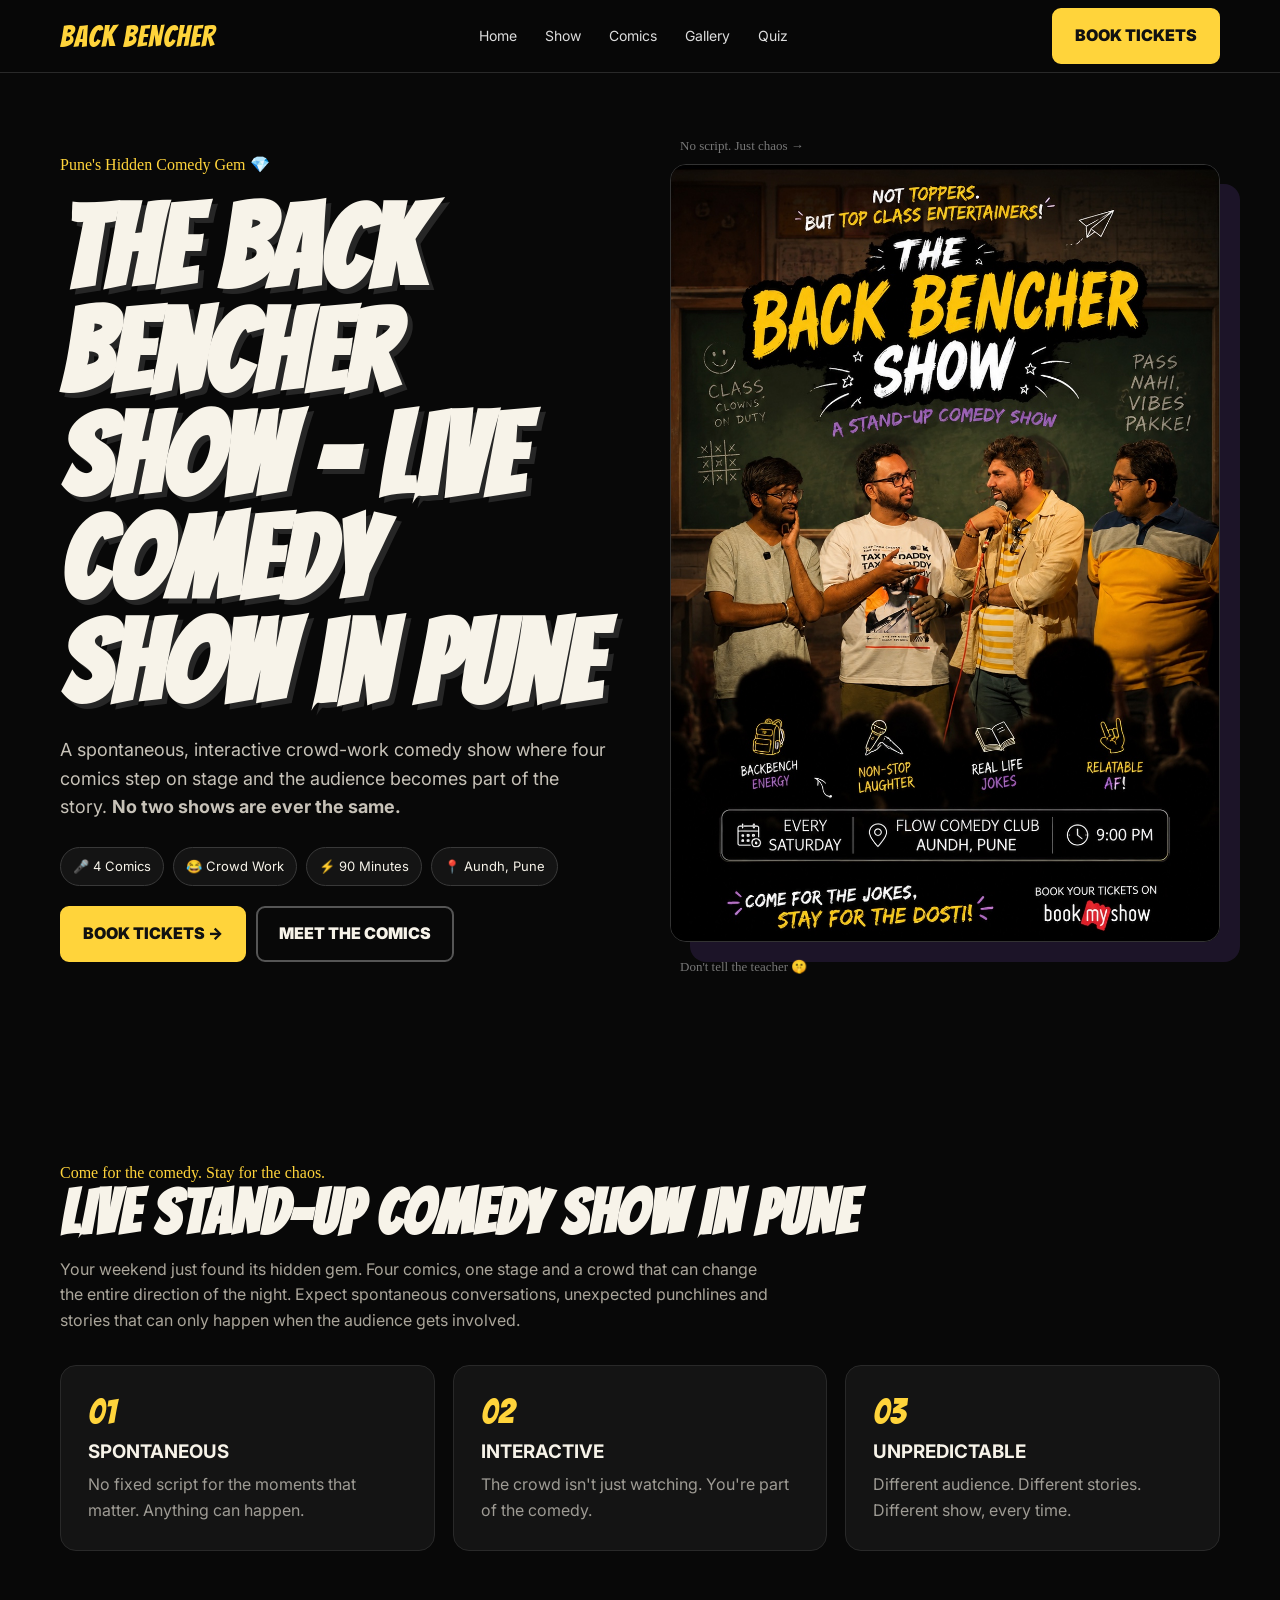
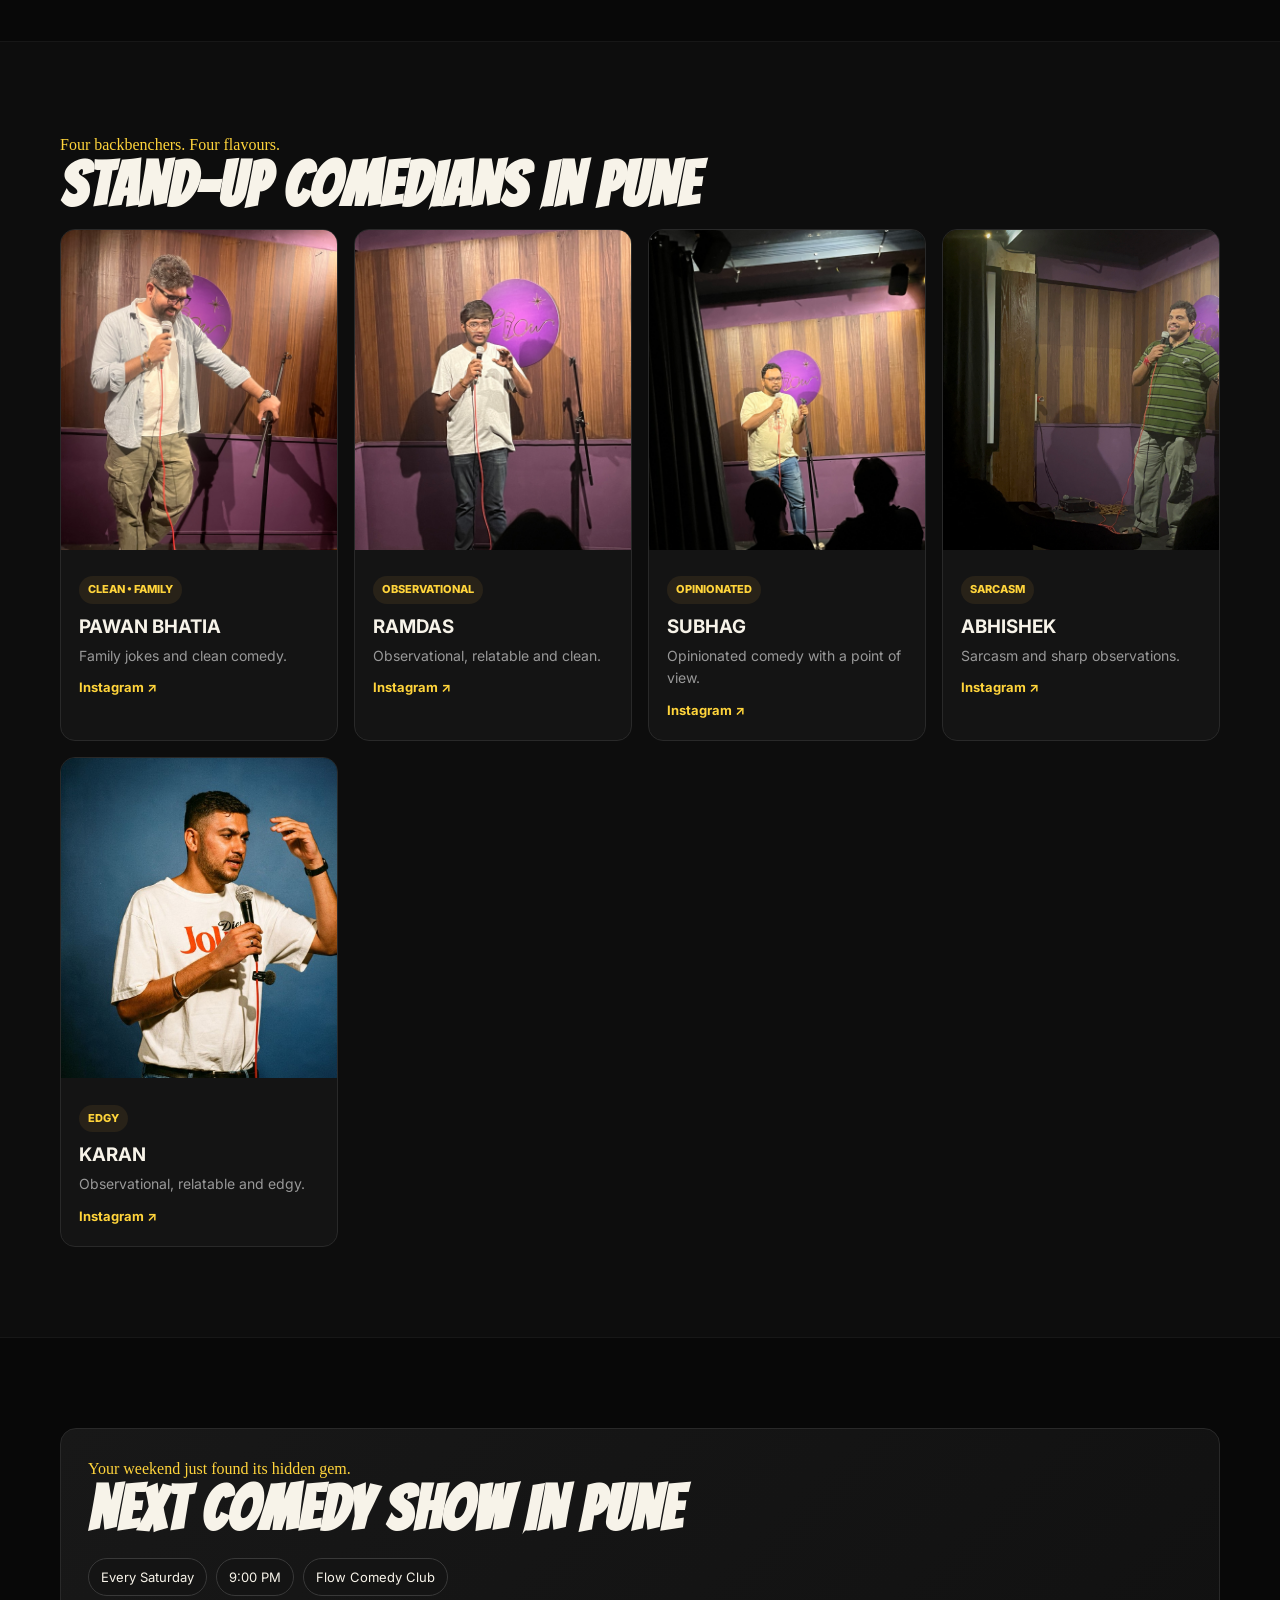
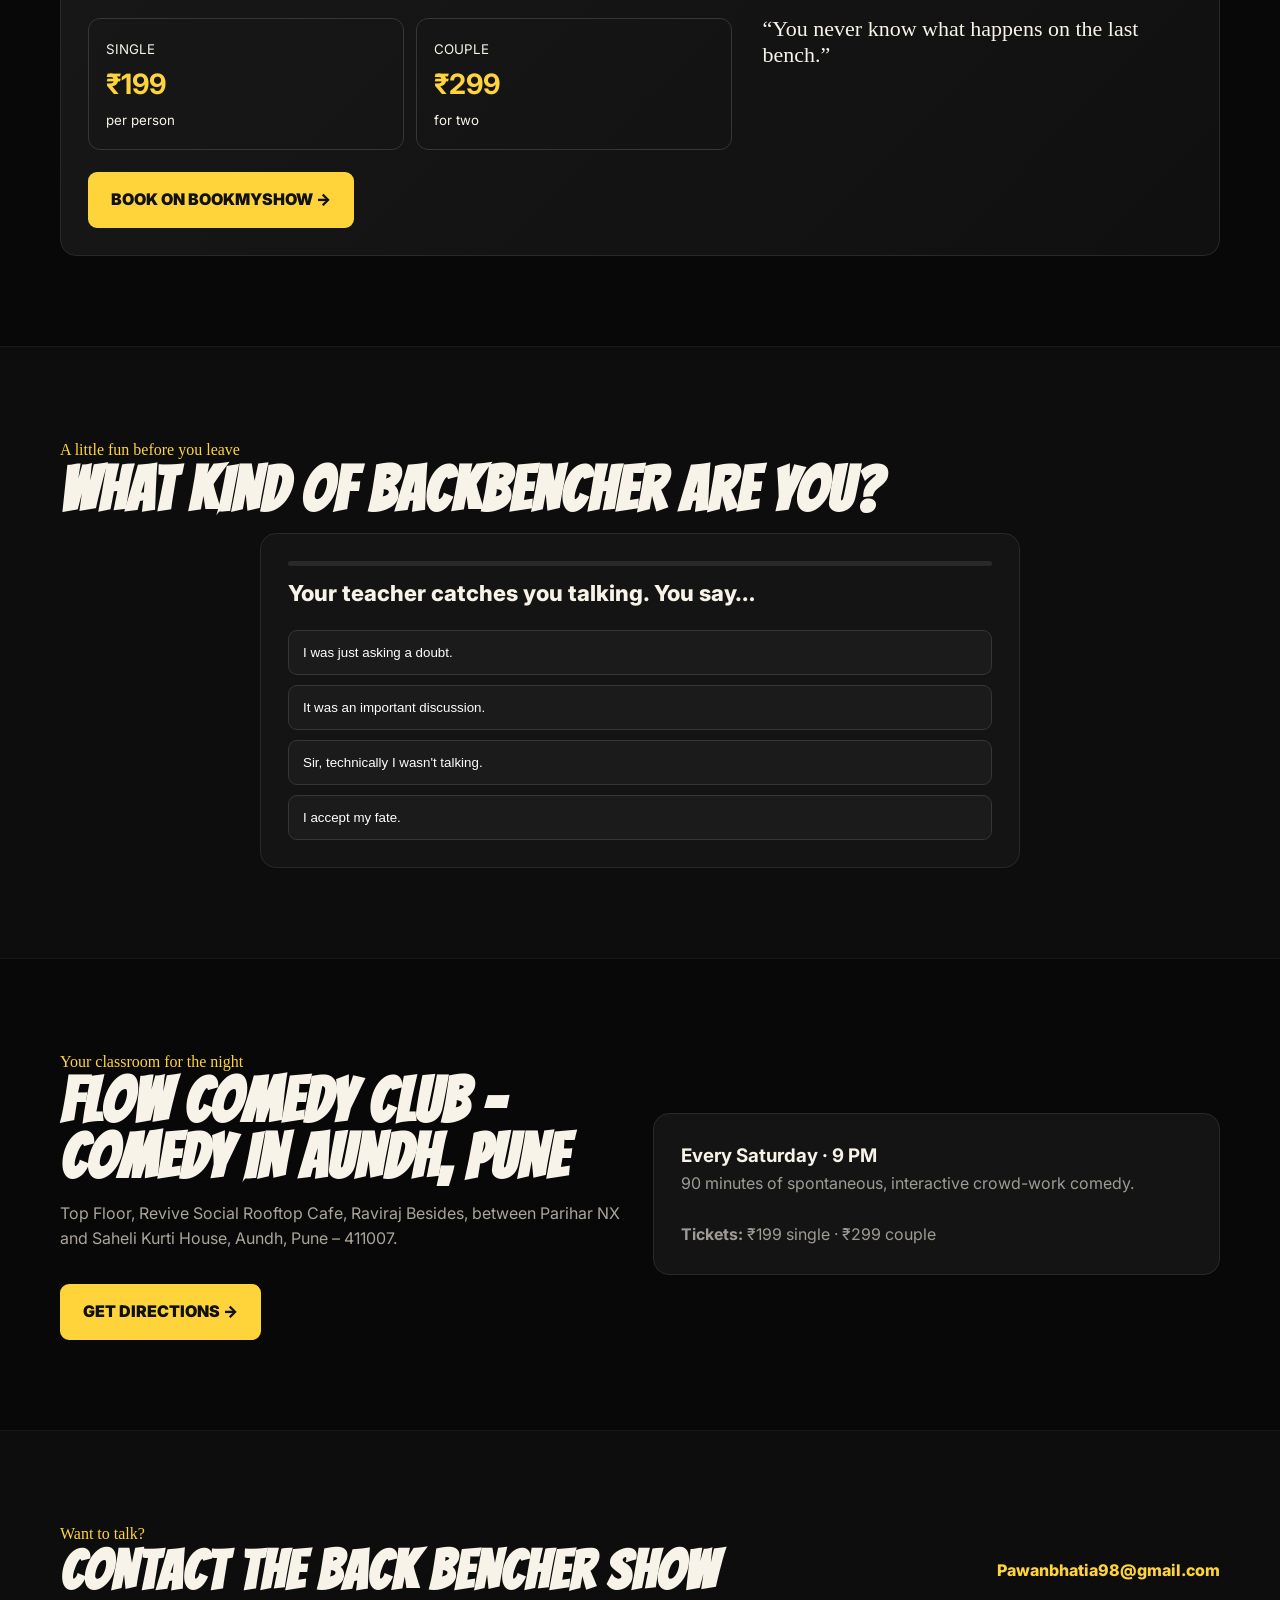
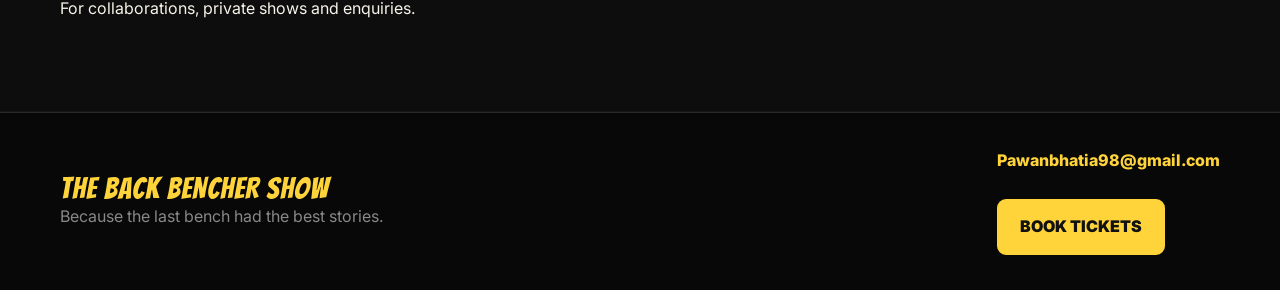
==== index.html @ 8eb3e65c "SEO changes" ====
<!doctype html>
<html lang="en">
    <head>
    <meta charset="utf-8" />
    <meta name="viewport" content="width=device-width, initial-scale=1" />
	<title>The Back Bencher Show | Stand-Up Comedy in Pune</title>

<meta
  name="description"
  content="The Back Bencher Show is a live stand-up comedy show in Pune with crowd work, relatable comedy and spontaneous moments. Catch the comedy at Flow Comedy Club, Aundh."
/>
    <meta name="robots" content="index, follow" />
	<meta name="theme-color" content="#000000" />
	<link
        rel="canonical"
        href="https://pawanbhatia97.github.io/TheBackBencherShow/"
    />

    <meta property="og:type" content="website" />
	<meta property="og:site_name" content="The Back Bencher Show" />
    <meta property="og:title" content="The Back Bencher Show | Pune Comedy Show" />
    <meta
        property="og:description"
        content="A spontaneous and interactive comedy show in Pune. Four comics, one stage and a crowd that becomes part of the show."
    />
    <meta
        property="og:url"
        content="https://pawanbhatia97.github.io/TheBackBencherShow/"
    />
    <meta
        property="og:image"
        content="https://pawanbhatia97.github.io/TheBackBencherShow/assets/images/poster.jpg"
    />

    <meta name="twitter:card" content="summary_large_image" />
    <meta name="twitter:title" content="The Back Bencher Show | Pune Comedy Show" />
    <meta
        name="twitter:description"
        content="Live, clean and interactive comedy in Pune."
    />
    <meta
        name="twitter:image"
        content="https://pawanbhatia97.github.io/TheBackBencherShow/assets/images/poster.jpg"
    />
<script type="application/ld+json">
{
  "@context": "https://schema.org",
  "@type": "ComedyEvent",
  "name": "The Back Bencher Show",
  "description": "A live, interactive stand-up comedy show in Pune featuring crowd work, relatable comedy and spontaneous interactions.",
  "image": "https://pawanbhatia97.github.io/TheBackBencherShow/assets/images/poster.jpg",
  "eventAttendanceMode": "https://schema.org/OfflineEventAttendanceMode",
  "location": {
    "@type": "Place",
    "name": "Flow Comedy Club",
    "address": {
      "@type": "PostalAddress",
      "addressLocality": "Pune",
      "addressRegion": "Maharashtra",
      "postalCode": "411007",
      "addressCountry": "IN"
    }
  },
  "organizer": {
    "@type": "Organization",
    "name": "The Back Bencher Show"
  }
}
</script>
    <link rel="stylesheet" href="css/style.css" />
</head>
    <body>
        <nav>
            <div class="container nav-inner">
                <a class="logo" href="index.html">BACK BENCHER</a>
                <div class="nav-links">
                    <a href="index.html">Home</a><a href="about.html">Show</a><a href="artists.html">Comics</a
                    ><a href="gallery.html">Gallery</a><a href="index.html#quiz">Quiz</a>
                </div>
                <a
                    class="btn nav-cta"
                    href="https://in.bookmyshow.com/events/the-back-bencher-show/ET00508149"
                    target="_blank" rel="noopener noreferrer"
                    >BOOK TICKETS</a
                ><button class="menu">☰</button>
            </div>
        </nav>
        <header class="hero">
            <div class="container hero-grid">
                <div>
                    <span class="kicker">Pune's Hidden Comedy Gem 💎</span>
                    <h1>The Back Bencher Show – Live Comedy Show in Pune</h1>
                    <p>
                        A spontaneous, interactive crowd-work comedy show where four comics step on stage and the
                        audience becomes part of the story. <b>No two shows are ever the same.</b>
                    </p>
                    <div class="meta">
                        <span class="pill">🎤 4 Comics</span><span class="pill">😂 Crowd Work</span
                        ><span class="pill">⚡ 90 Minutes</span><span class="pill">📍 Aundh, Pune</span>
                    </div>
                    <div class="actions">
                        <a
                            class="btn"
                            href="https://in.bookmyshow.com/events/the-back-bencher-show/ET00508149"
                            target="_blank" rel="noopener noreferrer"
                            >BOOK TICKETS →</a
                        ><a class="btn outline" href="#comics">MEET THE COMICS</a>
                    </div>
                </div>
                <div>
                    <span class="scribble">No script. Just chaos →</span
                    ><img class="poster" src="assets/images/poster.jpg" alt="The Back Bencher Show live stand-up comedy in Pune"  fetchpriority="high"/><span
                        class="scribble"
                        >Don't tell the teacher 🤫</span
                    >
                </div>
            </div>
        </header>
        <section>
            <div class="container">
                <span class="kicker">Come for the comedy. Stay for the chaos.</span>
                <h2 class="title">LIVE STAND-UP COMEDY SHOW IN PUNE</h2>
                <p class="sub">
                    Your weekend just found its hidden gem. Four comics, one stage and a crowd that can change the
                    entire direction of the night. Expect spontaneous conversations, unexpected punchlines and stories
                    that can only happen when the audience gets involved.
                </p>
                <div class="features">
                    <div class="feature">
                        <span class="num">01</span>
                        <h3>SPONTANEOUS</h3>
                        <p>No fixed script for the moments that matter. Anything can happen.</p>
                    </div>
                    <div class="feature">
                        <span class="num">02</span>
                        <h3>INTERACTIVE</h3>
                        <p>The crowd isn't just watching. You're part of the comedy.</p>
                    </div>
                    <div class="feature">
                        <span class="num">03</span>
                        <h3>UNPREDICTABLE</h3>
                        <p>Different audience. Different stories. Different show, every time.</p>
                    </div>
                </div>
            </div>
        </section>
        <section class="dark" id="comics">
            <div class="container">
                <span class="kicker">Four backbenchers. Four flavours.</span>
                <h2 class="title">STAND-UP COMEDIANS IN PUNE</h2>
                <div class="artists">
                    <div class="artist">
                        <img src="assets/images/pawan.jpg" alt="Pawan Bhatia, comedian at The Back Bencher Show in Pune" loading="lazy" />
                        <div class="artist-body">
                            <span class="tag">CLEAN • FAMILY</span>
                            <h3>PAWAN BHATIA</h3>
                            <p>Family jokes and clean comedy.</p>
                            <a class="insta" href="https://www.instagram.com/living_the_moment_97" target="_blank"
                             aria-label="Follow Pawan Bhatia on Instagram" rel="noopener noreferrer">Instagram ↗</a
                            >
                        </div>
                    </div>
                    <div class="artist">
                        <img src="assets/images/ramdas.jpg" alt="Ramdas, comedian at The Back Bencher Show in Pune"loading="lazy" />
                        <div class="artist-body">
                            <span class="tag">OBSERVATIONAL</span>
                            <h3>RAMDAS</h3>
                            <p>Observational, relatable and clean.</p>
                            <a class="insta" href="https://www.instagram.com/tekale_ramdas" target="_blank"
                            aria-label="Follow Ramdas on Instagram" rel="noopener noreferrer"
							>Instagram ↗</a
                            >
                        </div>
                    </div>
                    <div class="artist">
                        <img src="assets/images/subhag.jpg" alt="Subhag, comedian at The Back Bencher Show in Pune" loading="lazy" />
                        <div class="artist-body">
                            <span class="tag">OPINIONATED</span>
                            <h3>SUBHAG</h3>
                            <p>Opinionated comedy with a point of view.</p>
                            <a class="insta" href="https://www.instagram.com/subhagcomic" target="_blank"
                             aria-label="Follow Subhag on Instagram" rel="noopener noreferrer"
							 >Instagram ↗</a
                            >
                        </div>
                    </div>
                    <div class="artist">
                        <img src="assets/images/abhishake.jpg" alt="Abhishek, comedian at The Back Bencher Show in Pune" loading="lazy"/>
                        <div class="artist-body">
                            <span class="tag">SARCASM</span>
                            <h3>ABHISHEK</h3>
                            <p>Sarcasm and sharp observations.</p>
                            <a class="insta" href="https://www.instagram.com/ugichapla_standup" target="_blank"
                               aria-label="Follow Abhishek on Instagram" rel="noopener noreferrer"
							   >Instagram ↗</a
                            >
                        </div>
                    </div>
                    <div class="artist">
                        <img src="assets/images/karan.jpeg" alt="Karan, comedian at The Back Bencher Show in Pune"loading="lazy" />
                        <div class="artist-body">
                            <span class="tag">EDGY</span>
                            <h3>KARAN</h3>
                            <p>Observational, relatable and edgy.</p>
                            <a class="insta" href="https://www.instagram.com/sardakaran" target="_blank" rel="noopener noreferrer" aria-label="Follow Karan on Instagram" >Instagram ↗</a
                            >
                        </div>
                    </div>
                </div>
            </div>
        </section>
        <section>
            <div class="container">
                <div class="ticket">
                    <div>
                        <span class="kicker">Your weekend just found its hidden gem.</span>
                        <h2 class="title">NEXT COMEDY SHOW IN PUNE</h2>
                        <div class="meta">
                            <span class="pill">Every Saturday</span><span class="pill">9:00 PM</span
                            ><span class="pill">Flow Comedy Club</span>
                        </div>
                        <div class="prices">
                            <div class="price"><small>SINGLE</small><strong>₹199</strong><small>per person</small></div>
                            <div class="price"><small>COUPLE</small><strong>₹299</strong><small>for two</small></div>
                        </div>
                        <a
                            class="btn"
                            href="https://in.bookmyshow.com/events/the-back-bencher-show/ET00508149"
                            target="_blank" rel="noopener noreferrer"
                            >BOOK ON BOOKMYSHOW →</a
                        >
                    </div>
                    <div class="quote">“You never know what happens on the last bench.”</div>
                </div>
            </div>
        </section>
        <section class="dark" id="quiz">
            <div class="container">
                <span class="kicker">A little fun before you leave</span>
                <h2 class="title">WHAT KIND OF BACKBENCHER ARE YOU?</h2>
                <div class="quiz">
                    <div class="quiz-main">
                        <div class="progress"><span id="p"></span></div>
                        <div class="question" id="q"></div>
                        <div class="answers" id="a"></div>
                    </div>
                    <div class="result">
                        <div class="kicker">Your result is...</div>
                        <h3></h3>
                        <p></p>
                        <br /><button class="btn" onclick="location.reload()">PLAY AGAIN</button>
                    </div>
                </div>
            </div>
        </section>
        <section>
            <div class="container venue">
                <div>
                    <span class="kicker">Your classroom for the night</span>
                    <h2 class="title">FLOW COMEDY CLUB – COMEDY IN AUNDH, PUNE</h2>
                    <p class="sub">
                        Top Floor, Revive Social Rooftop Cafe, Raviraj Besides, between Parihar NX and Saheli Kurti
                        House, Aundh, Pune – 411007.
                    </p>
                    <a class="btn" href="https://maps.app.goo.gl/vtdrvjpy57pyHA228?g_st=ic" target="_blank" rel="noopener noreferrer"
                        >GET DIRECTIONS →</a
                    >
                </div>
                <div class="venue-card">
                    <h3>Every Saturday · 9 PM</h3>
                    <p>90 minutes of spontaneous, interactive crowd-work comedy.</p>
                    <br />
                    <p><b>Tickets:</b> ₹199 single · ₹299 couple</p>
                </div>
            </div>
        </section>
        <section class="dark">
            <div class="container contact">
                <div>
                    <span class="kicker">Want to talk?</span>
                    <h2>CONTACT THE BACK BENCHER SHOW</h2>
                    <p>For collaborations, private shows and enquiries.</p>
                </div>
                <a class="email" href="mailto:Pawanbhatia98@gmail.com">Pawanbhatia98@gmail.com</a>
            </div>
        </section>
        <footer>
            <div class="container foot">
                <div>
                    <div class="logo">THE BACK BENCHER SHOW</div>
                    <div>Because the last bench had the best stories.</div>
                </div>
                <div>
                    <a class="email" href="mailto:Pawanbhatia98@gmail.com">Pawanbhatia98@gmail.com</a><br /><br /><a
                        class="btn"
                        href="https://in.bookmyshow.com/events/the-back-bencher-show/ET00508149"
                        target="_blank" rel="noopener noreferrer"
                        >BOOK TICKETS</a
                    >
                </div>
            </div>
        </footer>
        <script src="js/script.js"></script>
    </body>
</html>
---- css/style.css ----
@import url("https://fonts.googleapis.com/css2?family=Bangers&family=Inter:wght@400;600;700;800;900&family=Permanent+Marker&display=swap");
:root{--bg:#080808;--card:#141414;--text:#f7f3e9;--muted:#aaa59a;--yellow:#ffd43b;--purple:#6f45a8;--line:#292929}*{box-sizing:border-box;margin:0;padding:0}html{scroll-behavior:smooth}body{background:var(--bg);color:var(--text);font-family:Inter,Arial,sans-serif;line-height:1.6}a{text-decoration:none;color:inherit}.container{width:min(1160px,92%);margin:auto}nav{position:sticky;top:0;z-index:20;background:#080808e8;backdrop-filter:blur(12px);border-bottom:1px solid var(--line)}.nav-inner{height:72px;display:flex;align-items:center;justify-content:space-between}.logo{font:30px Bangers;color:var(--yellow);letter-spacing:1px}.nav-links{display:flex;gap:28px}.nav-links a{font-size:14px;color:#ddd}.nav-links a:hover{color:var(--yellow)}.btn{display:inline-flex;align-items:center;justify-content:center;padding:13px 21px;border-radius:9px;background:var(--yellow);color:#111;font-weight:900;border:2px solid var(--yellow);transition:.2s}.btn:hover{transform:translateY(-2px);box-shadow:0 10px 30px #ffd43b25}.outline{background:transparent;color:var(--text);border-color:#555}.menu{display:none;background:none;border:0;color:white;font-size:28px}.hero{padding:55px 0 85px}.hero-grid{display:grid;grid-template-columns:1fr 1fr;gap:60px;align-items:center}.kicker{font:16px "Permanent Marker";color:var(--yellow)}h1,h2{font-family:Bangers;line-height:.9;letter-spacing:1px}.hero h1{font-size:clamp(76px,9vw,130px);margin:20px 0;text-shadow:5px 5px #262626}.hero p{font-size:18px;color:#c7c2b8;margin-bottom:25px}.meta{display:flex;gap:9px;flex-wrap:wrap;margin:20px 0}.pill{padding:8px 12px;border:1px solid #393939;border-radius:99px;background:#141414;font-size:13px}.actions{display:flex;gap:10px;flex-wrap:wrap}.poster{width:100%;border-radius:16px;border:1px solid #333;box-shadow:20px 20px 0 #6f45a833}.scribble{font:13px "Permanent Marker";color:#777;display:block;margin:10px}section{padding:90px 0}.dark{background:#0d0d0d;border-block:1px solid #171717}.title{font-size:62px;margin-bottom:15px}.sub{color:var(--muted);max-width:720px;margin-bottom:32px}.features{display:grid;grid-template-columns:repeat(3,1fr);gap:18px}.feature,.ticket,.quiz,.venue-card{background:var(--card);border:1px solid var(--line);border-radius:16px;padding:27px}.num{font:35px Bangers;color:var(--yellow)}.feature h3{margin:5px 0}.feature p,.venue-card p{color:#9e9b94}.artists{display:grid;grid-template-columns:repeat(4,1fr);gap:16px}.artist{background:var(--card);border:1px solid var(--line);border-radius:15px;overflow:hidden;transition:.2s}.artist:hover{transform:translateY(-5px)}.artist img{width:100%;height:320px;object-fit:cover;object-position:top}.artist-body{padding:18px}.tag{display:inline-block;padding:5px 9px;border-radius:99px;background:#282218;color:var(--yellow);font-size:11px;font-weight:800}.artist h3{margin:8px 0 3px}.artist p{font-size:14px;color:#999}.insta{display:inline-block;margin-top:10px;color:var(--yellow);font-size:13px;font-weight:700}.ticket{display:grid;grid-template-columns:1.2fr .8fr;gap:30px;background:linear-gradient(135deg,#181818,#101010);position:relative;overflow:hidden}.prices{display:grid;grid-template-columns:1fr 1fr;gap:12px;margin:22px 0}.price{padding:17px;border:1px solid #363636;border-radius:12px}.price strong{display:block;font-size:28px;color:var(--yellow)}.quote{font:22px "Permanent Marker";align-self:center}.gallery{display:grid;grid-template-columns:repeat(4,1fr);gap:12px}.gallery img{width:100%;height:240px;object-fit:cover;border-radius:12px}.gallery .big{grid-row:span 2;height:492px}.venue{display:grid;grid-template-columns:1fr 1fr;gap:25px;align-items:center}.quiz{max-width:760px;margin:auto}.question{font-size:22px;font-weight:800;margin:10px 0 18px}.answers{display:grid;gap:10px}.answer{padding:14px;text-align:left;border:1px solid #353535;background:#1b1b1b;color:white;border-radius:9px;cursor:pointer}.answer:hover{border-color:var(--yellow)}.result{display:none;text-align:center}.result h3{font:52px Bangers;color:var(--yellow);margin:12px}.progress{height:5px;background:#292929;border-radius:5px}.progress span{display:block;height:100%;background:var(--yellow);width:0;border-radius:5px}.contact{display:flex;justify-content:space-between;align-items:center;gap:20px}.contact h2{font-size:55px}.email{color:var(--yellow);font-weight:800}footer{border-top:1px solid var(--line);padding:35px 0;color:#888}.foot{display:flex;justify-content:space-between;align-items:center;gap:20px}.pagehead{padding:80px 0 50px;border-bottom:1px solid var(--line)}.pagehead h1{font-size:90px;margin:15px 0}
@media(max-width:900px){.hero-grid,.ticket,.venue{grid-template-columns:1fr}.artists{grid-template-columns:repeat(2,1fr)}.features{grid-template-columns:1fr}.nav-links{gap:14px}}
@media(max-width:680px){.nav-links{display:none;position:absolute;top:72px;left:0;right:0;background:#080808;padding:18px;flex-direction:column}.nav-links.open{display:flex}.menu{display:block}.nav-cta{display:none}.hero h1{font-size:74px}.title{font-size:52px}.artists{grid-template-columns:1fr 1fr}.artist img{height:250px}.gallery{grid-template-columns:1fr 1fr}.gallery .big{grid-column:span 2;height:390px}.prices{grid-template-columns:1fr}.contact,.foot{align-items:flex-start;flex-direction:column}.pagehead h1{font-size:68px}}
@media(max-width:430px){.artists{grid-template-columns:1fr}}
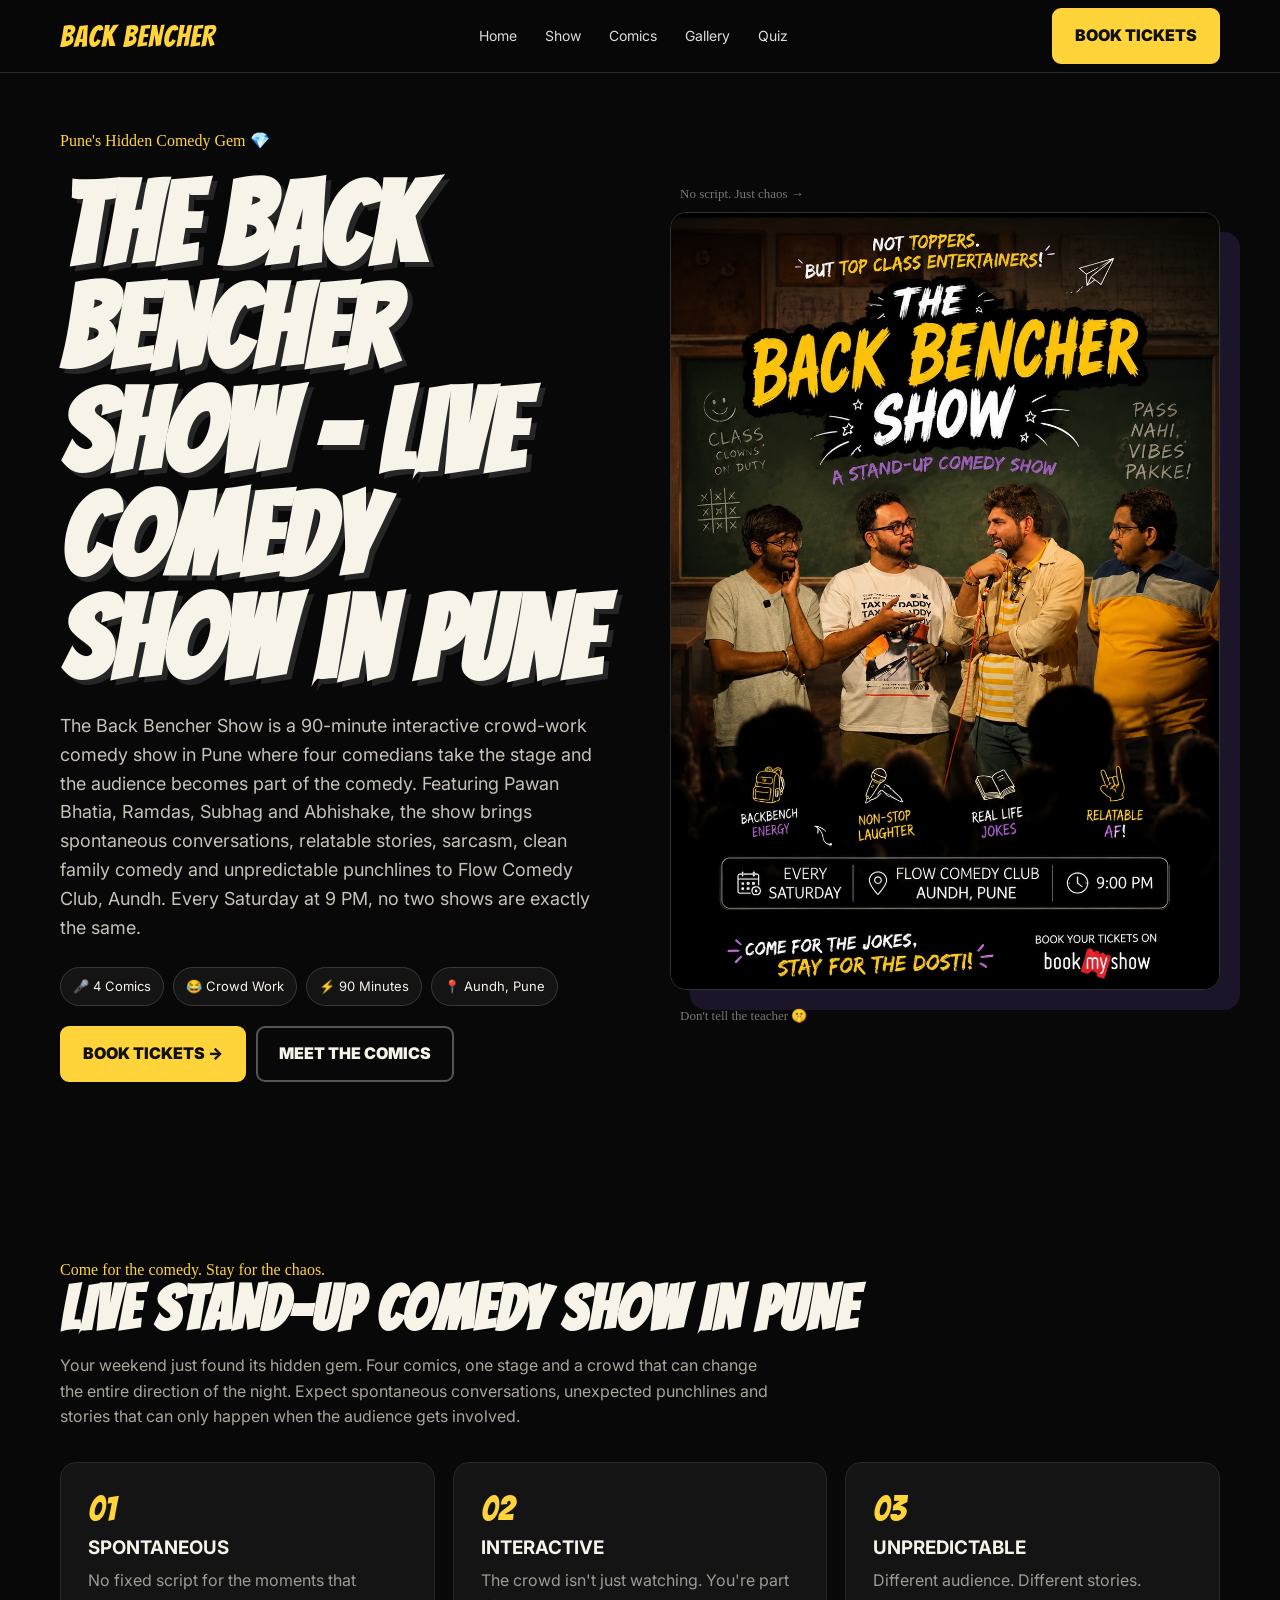
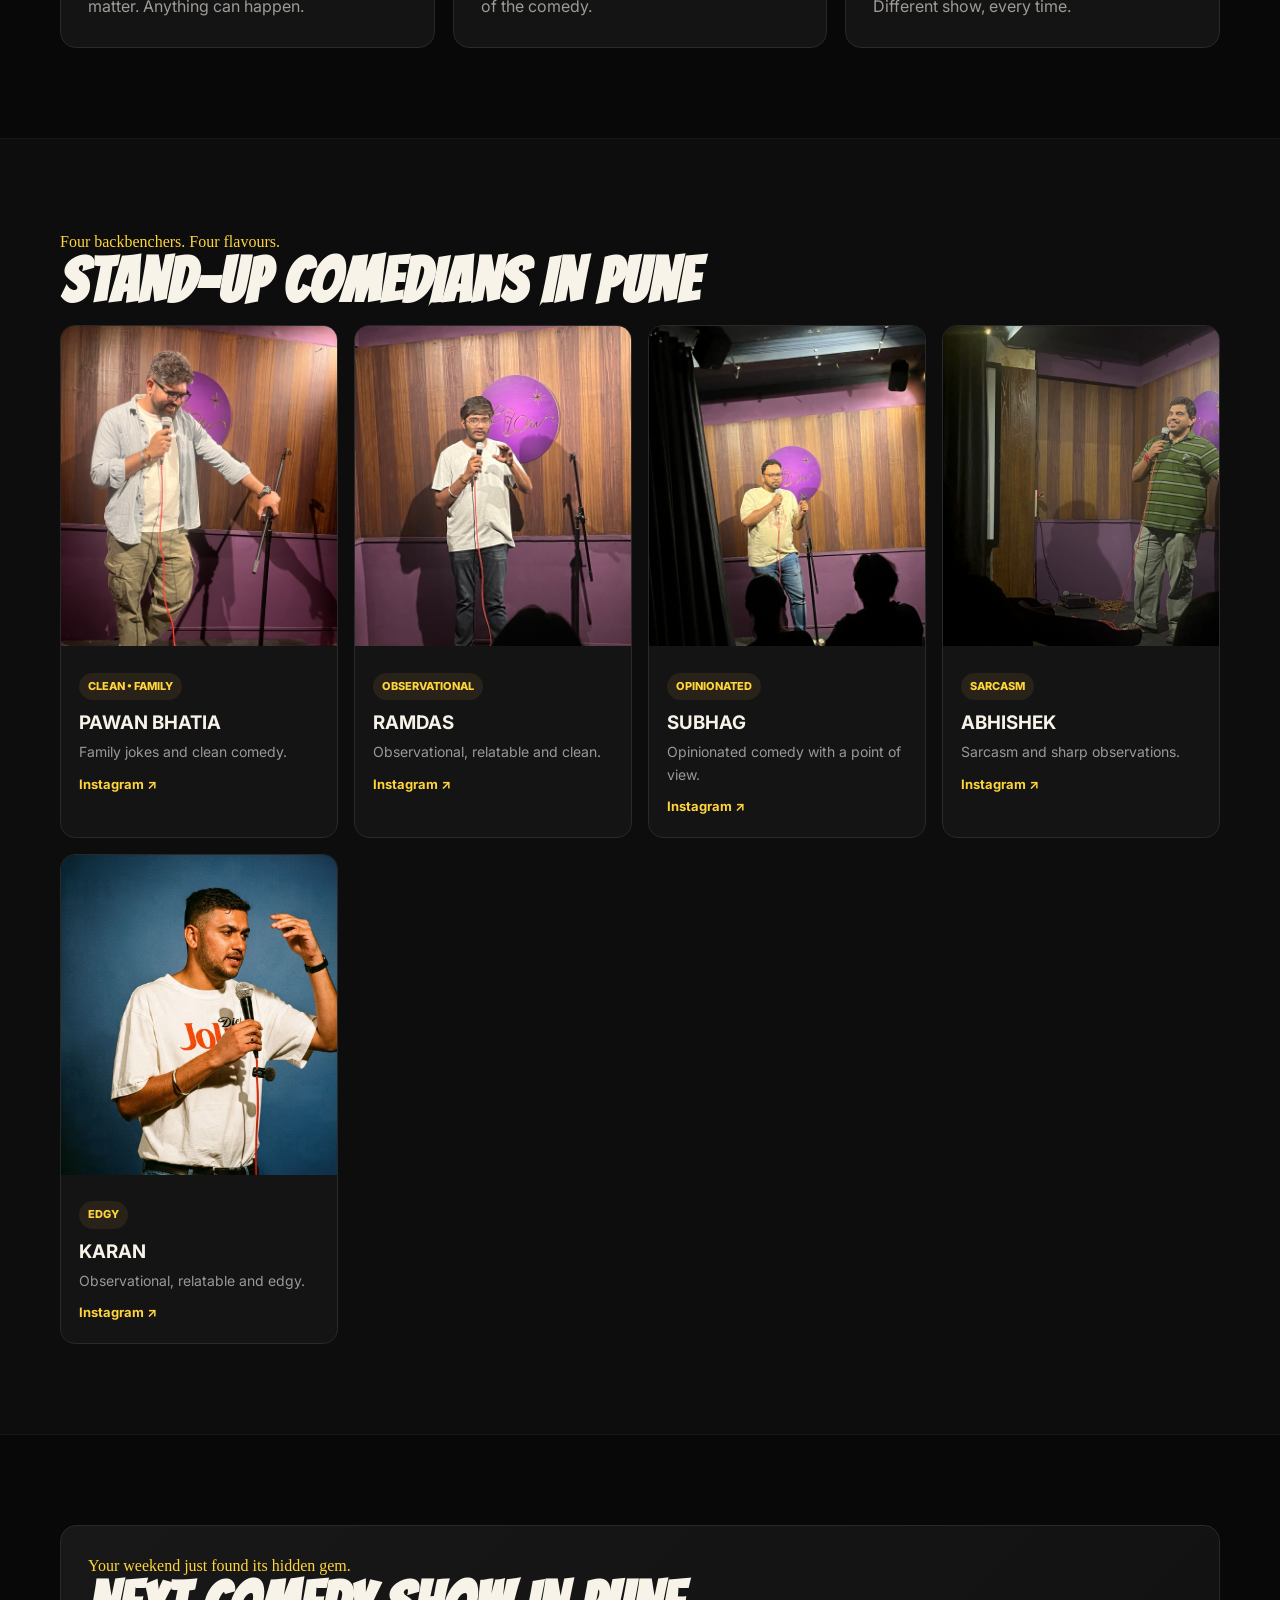
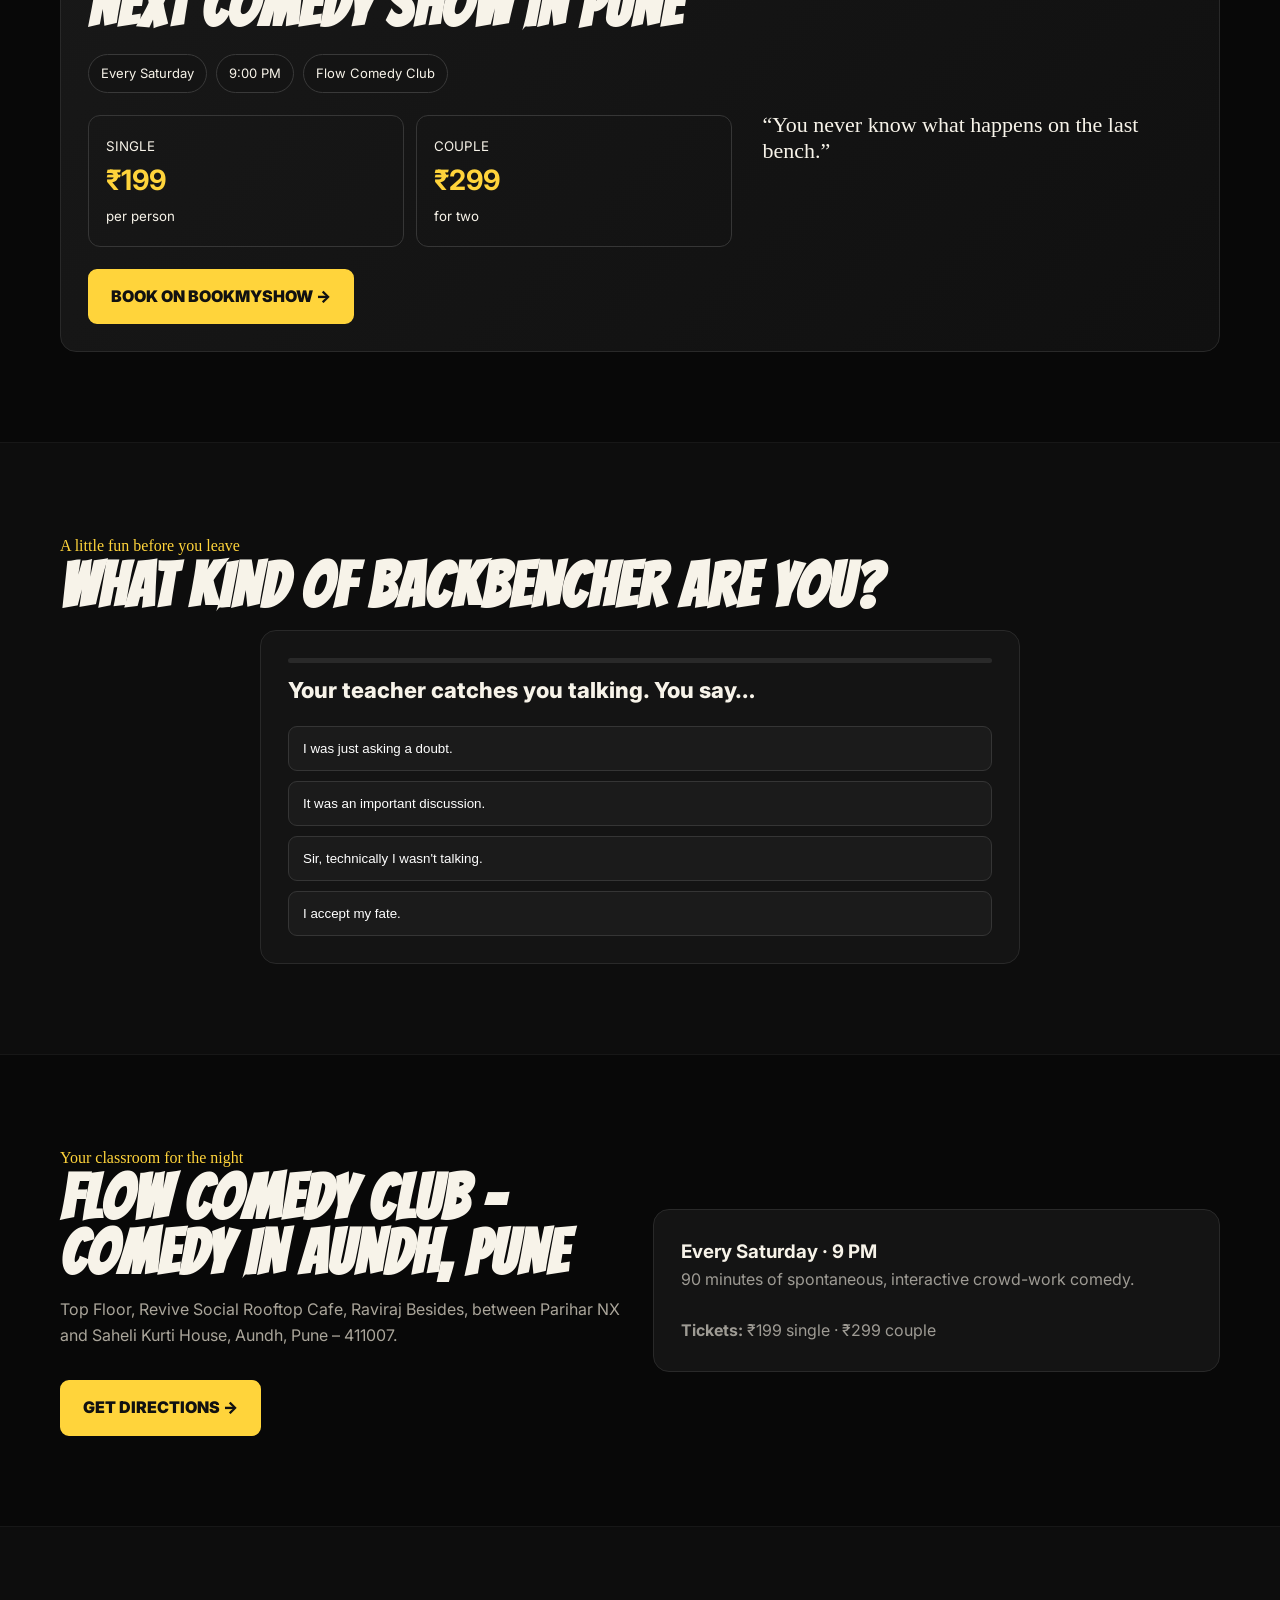
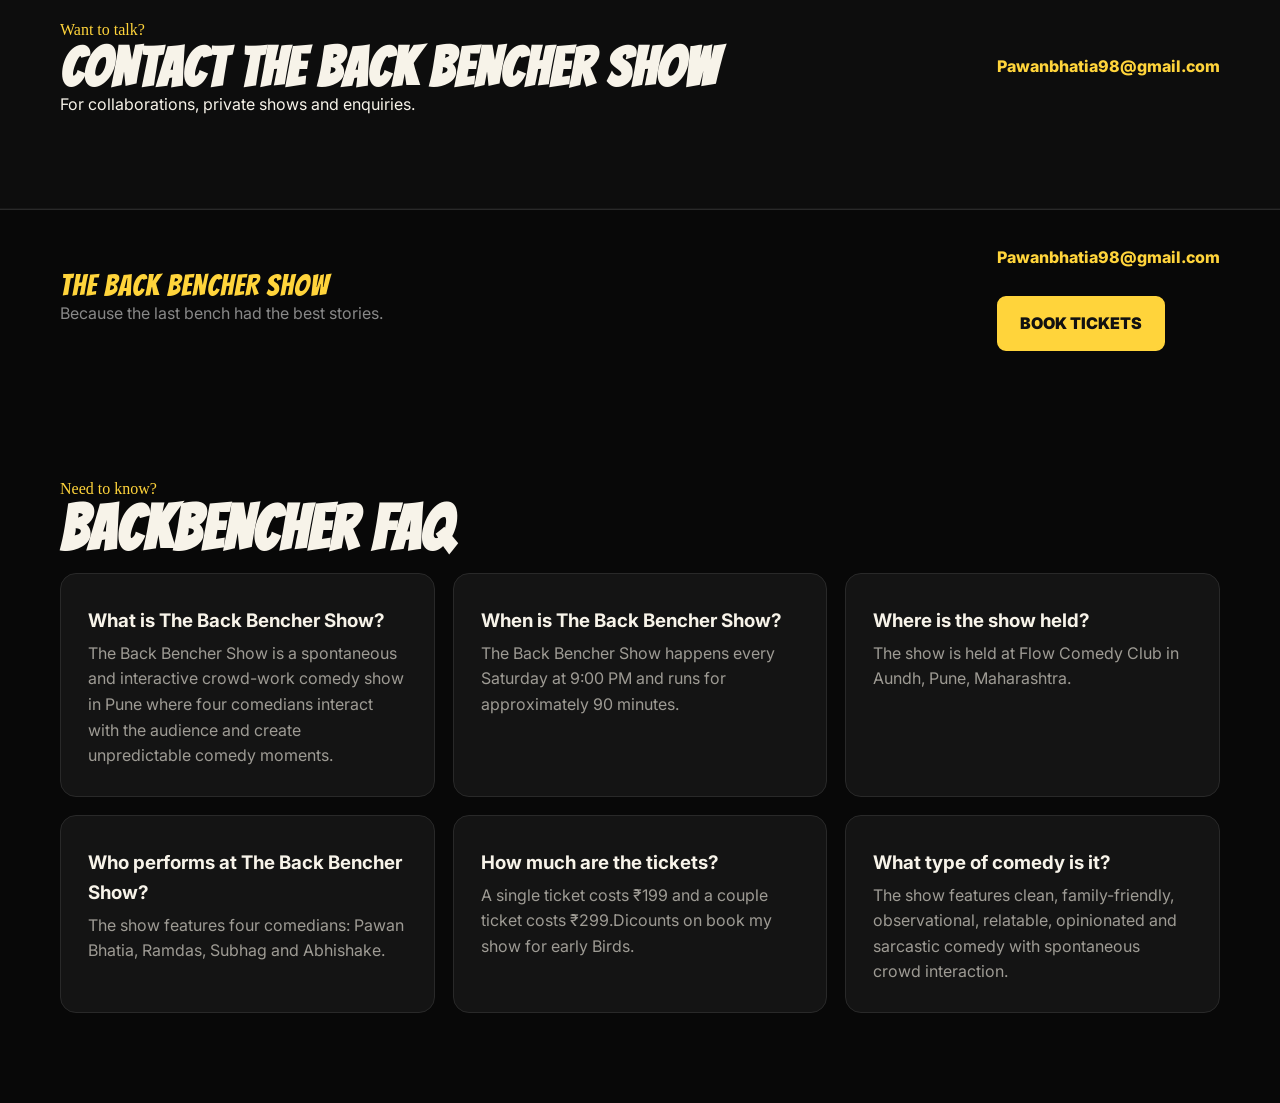
==== commit e5ec97a0: "Added llm" ====
--- a/index.html
+++ b/index.html
@@ -3,13 +3,11 @@
     <head>
     <meta charset="utf-8" />
     <meta name="viewport" content="width=device-width, initial-scale=1" />
-	<title>The Back Bencher Show | Stand-Up Comedy in Pune</title>
-
-<meta
-  name="description"
-  content="The Back Bencher Show is a live stand-up comedy show in Pune with crowd work, relatable comedy and spontaneous moments. Catch the comedy at Flow Comedy Club, Aundh."
-/>
-    <meta name="robots" content="index, follow" />
+	<title>The Back Bencher Show | Crowd Work Comedy Show in Pune</title>
+
+<meta name="description" content="The Back Bencher Show is a 90-minute interactive crowd-work comedy show in Pune featuring Pawan Bhatia, Ramdas, Subhag and Abhishake. Every Saturday at 9 PM at Flow Comedy Club, Aundh.">
+    <meta name="keywords" content="The Back Bencher Show, comedy show Pune, crowd work comedy Pune, stand up comedy Pune, comedy show Aundh, Flow Comedy Club, Pune comedy">
+	<meta name="robots" content="index, follow" />
 	<meta name="theme-color" content="#000000" />
 	<link
         rel="canonical"
@@ -49,6 +47,9 @@
   "name": "The Back Bencher Show",
   "description": "A live, interactive stand-up comedy show in Pune featuring crowd work, relatable comedy and spontaneous interactions.",
   "image": "https://pawanbhatia97.github.io/TheBackBencherShow/assets/images/poster.jpg",
+  "startDate": "2026-09-05T21:00:00+05:30",
+  "endDate": "2026-09-05T22:30:00+05:30",
+  "eventStatus": "https://schema.org/EventScheduled",
   "eventAttendanceMode": "https://schema.org/OfflineEventAttendanceMode",
   "location": {
     "@type": "Place",
@@ -61,10 +62,49 @@
       "addressCountry": "IN"
     }
   },
+  "performer": [
+    {
+      "@type": "Person",
+      "name": "Pawan Bhatia"
+    },
+    {
+      "@type": "Person",
+      "name": "Ramdas"
+    },
+    {
+      "@type": "Person",
+      "name": "Subhag"
+    },
+    {
+      "@type": "Person",
+      "name": "Abhishek"
+    },
+    {
+      "@type": "Person",
+      "name": "Karan"
+    }
+  ],
+  "offers": {
+    "@type": "Offer",
+    "url": "https://in.bookmyshow.com/events/the-back-bencher-show/ET00508149",
+    "price": "200",
+    "priceCurrency": "INR",
+    "availability": "https://schema.org/InStock"
+  },
   "organizer": {
     "@type": "Organization",
-    "name": "The Back Bencher Show"
+    "name": "The Back Bencher Show",
+    "url": "https://pawanbhatia97.github.io/TheBackBencherShow/"
   }
+}
+</script>
+<script type="application/ld+json">
+{
+  "@context": "https://schema.org",
+  "@type": "WebSite",
+  "name": "The Back Bencher Show",
+  "url": "https://pawanbhatia97.github.io/TheBackBencherShow/",
+   "inLanguage": "en-IN"
 }
 </script>
     <link rel="stylesheet" href="css/style.css" />
@@ -91,9 +131,13 @@
                     <span class="kicker">Pune's Hidden Comedy Gem 💎</span>
                     <h1>The Back Bencher Show – Live Comedy Show in Pune</h1>
                     <p>
-                        A spontaneous, interactive crowd-work comedy show where four comics step on stage and the
-                        audience becomes part of the story. <b>No two shows are ever the same.</b>
-                    </p>
+    The Back Bencher Show is a 90-minute interactive crowd-work comedy show
+    in Pune where four comedians take the stage and the audience becomes
+    part of the comedy. Featuring Pawan Bhatia, Ramdas, Subhag and Abhishake,
+    the show brings spontaneous conversations, relatable stories, sarcasm,
+    clean family comedy and unpredictable punchlines to Flow Comedy Club,
+    Aundh. Every Saturday at 9 PM, no two shows are exactly the same.
+</p>
                     <div class="meta">
                         <span class="pill">🎤 4 Comics</span><span class="pill">😂 Crowd Work</span
                         ><span class="pill">⚡ 90 Minutes</span><span class="pill">📍 Aundh, Pune</span>
@@ -301,5 +345,67 @@
             </div>
         </footer>
         <script src="js/script.js"></script>
+		<section id="faq">
+    <div class="container">
+        <span class="kicker">Need to know?</span>
+
+        <h2 class="title">BACKBENCHER FAQ</h2>
+
+        <div class="features">
+
+            <div class="feature">
+                <h3>What is The Back Bencher Show?</h3>
+                <p>
+                    The Back Bencher Show is a spontaneous and interactive
+                    crowd-work comedy show in Pune where four comedians
+                    interact with the audience and create unpredictable
+                    comedy moments.
+                </p>
+            </div>
+
+            <div class="feature">
+                <h3>When is The Back Bencher Show?</h3>
+                <p>
+                    The Back Bencher Show happens every Saturday at 9:00 PM
+                    and runs for approximately 90 minutes.
+                </p>
+            </div>
+
+            <div class="feature">
+                <h3>Where is the show held?</h3>
+                <p>
+                    The show is held at Flow Comedy Club in Aundh, Pune,
+                    Maharashtra.
+                </p>
+            </div>
+
+            <div class="feature">
+                <h3>Who performs at The Back Bencher Show?</h3>
+                <p>
+                    The show features four comedians: Pawan Bhatia,
+                    Ramdas, Subhag and Abhishake.
+                </p>
+            </div>
+
+            <div class="feature">
+                <h3>How much are the tickets?</h3>
+                <p>
+                    A single ticket costs ₹199 and a couple ticket costs
+                    ₹299.Dicounts on book my show for early Birds.
+                </p>
+            </div>
+
+            <div class="feature">
+                <h3>What type of comedy is it?</h3>
+                <p>
+                    The show features clean, family-friendly, observational,
+                    relatable, opinionated and sarcastic comedy with
+                    spontaneous crowd interaction.
+                </p>
+            </div>
+
+        </div>
+    </div>
+</section>
     </body>
 </html>
